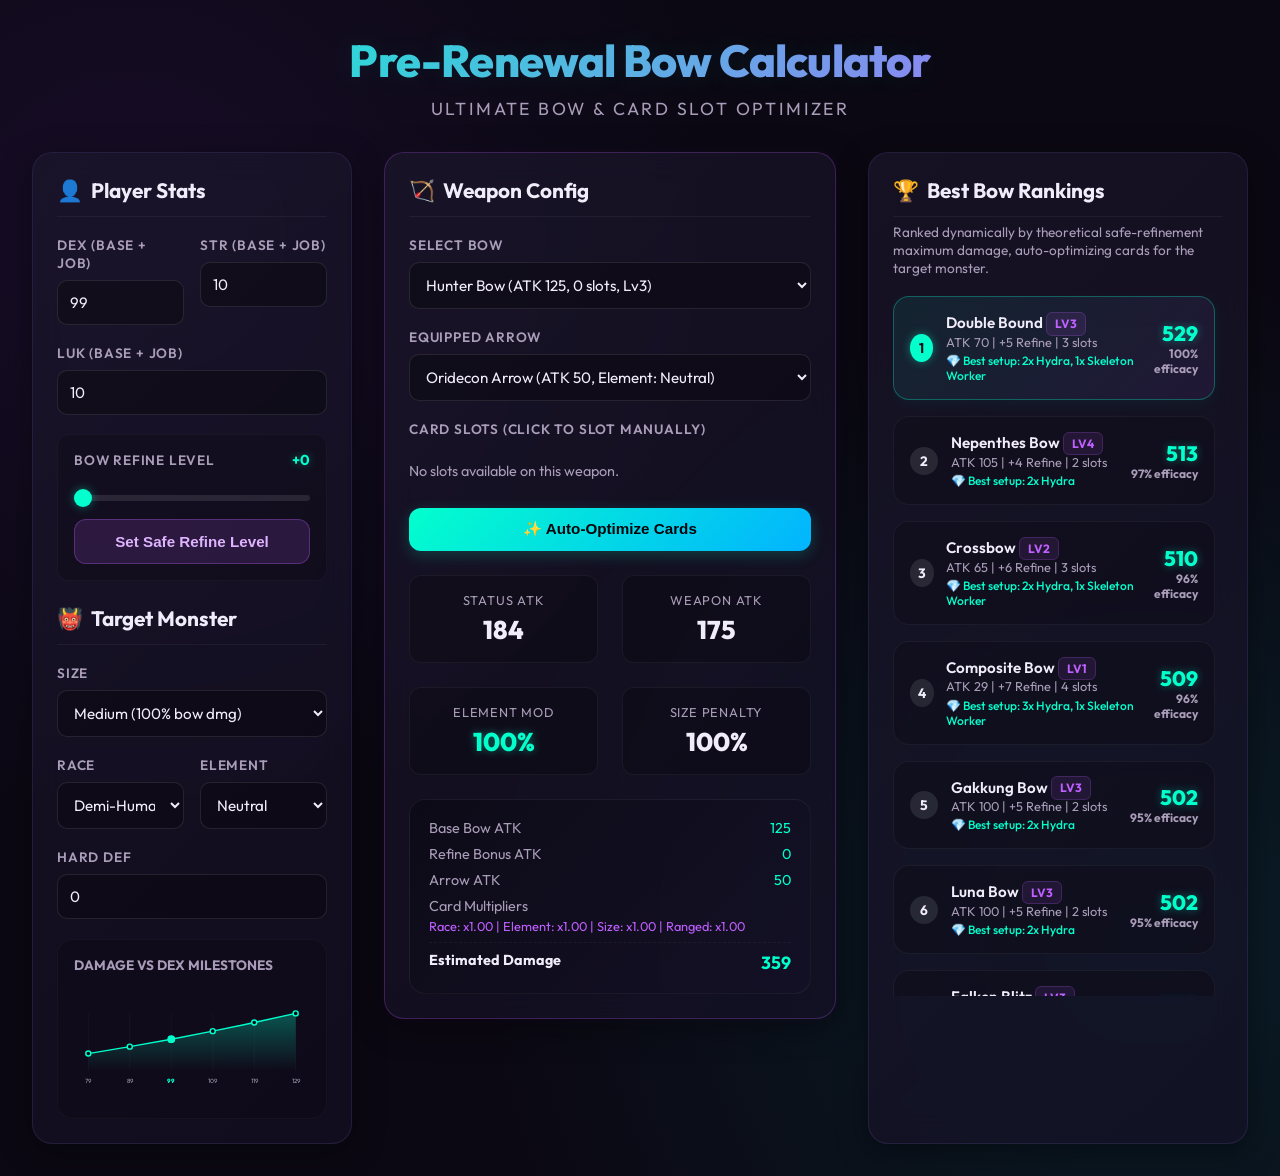
==== tools/bow_calculator/index.html @ 3f24e40f "Add Bow Calculator app and server configuration updates Implemented a Pre-Renewal Bow Calculator app" ====
<!DOCTYPE html>
<html lang="en">
<head>
    <meta charset="UTF-8">
    <meta name="viewport" content="width=device-width, initial-scale=1.0">
    <title>Pre-Renewal Bow & Card Slot Optimizer | Ragnarok Online</title>
    <meta name="description" content="Ultimate Pre-Renewal Ragnarok Online bow damage calculator and slot optimizer. Analyzes all bows, elemental arrows, cards, and refine levels.">
    <link rel="stylesheet" href="styles.css">
</head>
<body>
    <header>
        <h1>Pre-Renewal Bow Calculator</h1>
        <div class="subtitle">Ultimate Bow &amp; Card Slot Optimizer</div>
    </header>

    <main class="dashboard-grid">
        <!-- Column 1: Player Stats & Target Monster -->
        <section class="glass-card left-panel">
            <h2><span>👤</span> Player Stats</h2>
            
            <div class="input-row">
                <div class="form-group">
                    <label for="dex-input">DEX (Base + Job)</label>
                    <input type="number" id="dex-input" min="1" max="150" value="99">
                </div>
                <div class="form-group">
                    <label for="str-input">STR (Base + Job)</label>
                    <input type="number" id="str-input" min="1" max="99" value="10">
                </div>
            </div>

            <div class="form-group">
                <label for="luk-input">LUK (Base + Job)</label>
                <input type="number" id="luk-input" min="1" max="99" value="10">
            </div>

            <div class="form-group slider-container">
                <div class="slider-header">
                    <label for="refine-input">Bow Refine Level</label>
                    <span id="refine-val" class="slider-value">+0</span>
                </div>
                <input type="range" id="refine-input" min="0" max="10" value="0">
                <button id="btn-safe-refine" class="btn btn-secondary">Set Safe Refine Level</button>
            </div>

            <h2 style="margin-top: 1.5rem;"><span>👹</span> Target Monster</h2>
            
            <div class="form-group">
                <label for="target-size">Size</label>
                <select id="target-size">
                    <option value="Small">Small (100% bow dmg)</option>
                    <option value="Medium" selected>Medium (100% bow dmg)</option>
                    <option value="Large">Large (75% bow dmg)</option>
                </select>
            </div>

            <div class="input-row">
                <div class="form-group">
                    <label for="target-race">Race</label>
                    <select id="target-race">
                        <option value="Formless">Formless</option>
                        <option value="Undead">Undead</option>
                        <option value="Brute">Brute</option>
                        <option value="Plant">Plant</option>
                        <option value="Insect">Insect</option>
                        <option value="Fish">Fish</option>
                        <option value="Demon">Demon</option>
                        <option value="Demi-Human" selected>Demi-Human</option>
                        <option value="Angel">Angel</option>
                        <option value="Dragon">Dragon</option>
                    </select>
                </div>
                <div class="form-group">
                    <label for="target-element">Element</label>
                    <select id="target-element">
                        <option value="Neutral" selected>Neutral</option>
                        <option value="Water">Water</option>
                        <option value="Earth">Earth</option>
                        <option value="Fire">Fire</option>
                        <option value="Wind">Wind</option>
                        <option value="Poison">Poison</option>
                        <option value="Holy">Holy</option>
                        <option value="Shadow">Shadow</option>
                        <option value="Ghost">Ghost</option>
                        <option value="Undead">Undead</option>
                    </select>
                </div>
            </div>

            <div class="form-group">
                <label for="target-def">Hard DEF</label>
                <input type="number" id="target-def" min="0" max="100" value="0">
            </div>

            <!-- SVG Graph comparison -->
            <div id="chart-container" class="chart-container"></div>
        </section>

        <!-- Column 2: Weapon Selection & Damage Details -->
        <section class="center-panel">
            <div class="glass-card primary-calculator-card">
                <h2><span>🏹</span> Weapon Config</h2>
                
                <div class="form-group">
                    <label for="bow-select">Select Bow</label>
                    <select id="bow-select"></select>
                </div>

                <div class="form-group">
                    <label for="arrow-select">Equipped Arrow</label>
                    <select id="arrow-select"></select>
                </div>

                <div class="form-group">
                    <label>Card Slots (Click to slot manually)</label>
                    <div id="slots-container" class="slots-container"></div>
                </div>

                <button id="btn-optimize-cards" class="btn">✨ Auto-Optimize Cards</button>

                <div class="bow-details-grid">
                    <div class="stat-item">
                        <div class="label">Status ATK</div>
                        <div id="stat-status-atk" class="value">0</div>
                    </div>
                    <div class="stat-item">
                        <div class="label">Weapon ATK</div>
                        <div id="stat-weapon-atk" class="value">0</div>
                    </div>
                    <div class="stat-item">
                        <div class="label">Element Mod</div>
                        <div id="stat-ele-mod" class="value accent">100%</div>
                    </div>
                    <div class="stat-item">
                        <div class="label">Size Penalty</div>
                        <div id="stat-size-penalty" class="value">100%</div>
                    </div>
                </div>

                <div class="damage-details">
                    <div class="damage-line">
                        <span>Base Bow ATK</span>
                        <span id="detail-base-atk" class="high">0</span>
                    </div>
                    <div class="damage-line">
                        <span>Refine Bonus ATK</span>
                        <span id="detail-refine-atk" class="high">0</span>
                    </div>
                    <div class="damage-line">
                        <span>Arrow ATK</span>
                        <span id="detail-arrow-atk" class="high">0</span>
                    </div>
                    <div class="damage-line" style="flex-direction: column; gap: 0.2rem; align-items: flex-start;">
                        <span>Card Multipliers</span>
                        <span id="detail-card-multipliers" style="font-size: 0.8rem; color: var(--accent-secondary);">Race: x1.00 | Element: x1.00 | Size: x1.00 | Ranged: x1.00</span>
                    </div>
                    <div id="combo-notice" style="display: none; font-size: 0.8rem; font-weight: 700; margin-bottom: 0.5rem; text-align: center; background: rgba(0, 255, 204, 0.08); padding: 0.4rem; border-radius: 8px; border: 1px solid rgba(0, 255, 204, 0.2);">
                        🔥 ACTIVE BOW + ARROW COMBO
                    </div>
                    <div class="damage-line">
                        <span>Estimated Damage</span>
                        <span id="detail-final-damage" class="high bold accent">0</span>
                    </div>
                </div>
            </div>
        </section>

        <!-- Column 3: Best Bow Rankings -->
        <section class="glass-card">
            <h2><span>🏆</span> Best Bow Rankings</h2>
            <p style="color: var(--text-secondary); font-size: 0.85rem; margin-bottom: 1.2rem; margin-top: -0.8rem;">
                Ranked dynamically by theoretical safe-refinement maximum damage, auto-optimizing cards for the target monster.
            </p>
            <div id="ranked-bows-container" class="best-bows-list"></div>
        </section>
    </main>

    <!-- Card Selection Modal -->
    <div id="card-modal" class="modal">
        <div class="modal-content">
            <div class="modal-header">
                <h3>Select Weapon Card</h3>
                <button id="modal-close" class="modal-close">&times;</button>
            </div>
            <div id="card-options-list"></div>
        </div>
    </div>

    <!-- Scripts -->
    <script src="db_data.js"></script>
    <script src="app.js"></script>
</body>
</html>
---- tools/bow_calculator/styles.css ----
@import url('https://fonts.googleapis.com/css2?family=Outfit:wght@300;400;500;600;700;800&display=swap');

:root {
    --bg-color: #0b0813;
    --card-bg: rgba(22, 17, 39, 0.65);
    --card-border: rgba(147, 112, 219, 0.15);
    --card-glow: rgba(147, 112, 219, 0.05);
    --text-primary: #f1ecfa;
    --text-secondary: #a99cb8;
    --accent-color: #00ffcc; /* neon mint */
    --accent-glow: rgba(0, 255, 204, 0.4);
    --accent-secondary: #bf5eff; /* electric purple */
    --accent-secondary-glow: rgba(191, 94, 255, 0.4);
    --danger-color: #ff3366;
    --success-color: #00ff66;
    --font-sans: 'Outfit', -apple-system, BlinkMacSystemFont, "Segoe UI", Roboto, Helvetica, Arial, sans-serif;
}

* {
    box-sizing: border-box;
    margin: 0;
    padding: 0;
}

body {
    background-color: var(--bg-color);
    background-image: 
        radial-gradient(circle at 10% 20%, rgba(90, 40, 150, 0.15) 0%, transparent 40%),
        radial-gradient(circle at 90% 80%, rgba(0, 180, 180, 0.12) 0%, transparent 45%);
    color: var(--text-primary);
    font-family: var(--font-sans);
    min-height: 100vh;
    padding: 2rem;
    overflow-x: hidden;
}

/* Scrollbar styling */
::-webkit-scrollbar {
    width: 8px;
}
::-webkit-scrollbar-track {
    background: rgba(11, 8, 19, 0.5);
}
::-webkit-scrollbar-thumb {
    background: rgba(147, 112, 219, 0.3);
    border-radius: 4px;
}
::-webkit-scrollbar-thumb:hover {
    background: rgba(147, 112, 219, 0.5);
}

header {
    margin-bottom: 2rem;
    text-align: center;
    position: relative;
}

h1 {
    font-size: 2.8rem;
    font-weight: 800;
    letter-spacing: -0.05rem;
    background: linear-gradient(135deg, var(--accent-color) 0%, var(--accent-secondary) 100%);
    -webkit-background-clip: text;
    -webkit-text-fill-color: transparent;
    text-shadow: 0 0 30px rgba(0, 255, 204, 0.1);
    margin-bottom: 0.5rem;
}

.subtitle {
    color: var(--text-secondary);
    font-size: 1.1rem;
    font-weight: 400;
    text-transform: uppercase;
    letter-spacing: 0.15rem;
}

/* Dashboard Grid */
.dashboard-grid {
    display: grid;
    grid-template-columns: 320px 1fr 380px;
    gap: 2rem;
    max-width: 1600px;
    margin: 0 auto;
}

@media (max-width: 1200px) {
    .dashboard-grid {
        grid-template-columns: 1fr;
    }
}

/* Premium Card Layouts */
.glass-card {
    background: var(--card-bg);
    border: 1px solid var(--card-border);
    border-radius: 20px;
    padding: 1.5rem;
    backdrop-filter: blur(16px);
    -webkit-backdrop-filter: blur(16px);
    box-shadow: 0 8px 32px 0 rgba(0, 0, 0, 0.4), inset 0 0 1px rgba(255, 255, 255, 0.05);
    transition: all 0.3s cubic-bezier(0.25, 0.8, 0.25, 1);
    position: relative;
    overflow: hidden;
}

.glass-card::before {
    content: '';
    position: absolute;
    top: 0;
    left: 0;
    width: 100%;
    height: 100%;
    background: linear-gradient(135deg, rgba(255,255,255,0.02) 0%, transparent 100%);
    pointer-events: none;
}

.glass-card:hover {
    border-color: rgba(147, 112, 219, 0.25);
    box-shadow: 0 12px 40px 0 rgba(0, 0, 0, 0.5), 0 0 20px var(--card-glow);
}

.glass-card h2 {
    font-size: 1.3rem;
    font-weight: 700;
    color: var(--text-primary);
    margin-bottom: 1.2rem;
    display: flex;
    align-items: center;
    gap: 0.5rem;
    border-bottom: 1px solid rgba(255, 255, 255, 0.05);
    padding-bottom: 0.8rem;
}

/* Form Styles & Inputs */
.form-group {
    margin-bottom: 1.2rem;
}

.form-group label {
    display: block;
    color: var(--text-secondary);
    font-size: 0.85rem;
    font-weight: 600;
    margin-bottom: 0.5rem;
    text-transform: uppercase;
    letter-spacing: 0.05rem;
}

.input-row {
    display: grid;
    grid-template-columns: 1fr 1fr;
    gap: 1rem;
}

select, input[type="number"], input[type="text"] {
    width: 100%;
    background: rgba(11, 8, 19, 0.7);
    border: 1px solid rgba(255, 255, 255, 0.1);
    border-radius: 10px;
    padding: 0.75rem;
    color: var(--text-primary);
    font-family: var(--font-sans);
    font-size: 0.95rem;
    transition: all 0.2s ease;
    outline: none;
}

select:focus, input[type="number"]:focus, input[type="text"]:focus {
    border-color: var(--accent-color);
    box-shadow: 0 0 10px rgba(0, 255, 204, 0.15);
    background: rgba(11, 8, 19, 0.9);
}

/* Premium Slider Control */
.slider-container {
    background: rgba(11, 8, 19, 0.4);
    padding: 1rem;
    border-radius: 12px;
    border: 1px solid rgba(255, 255, 255, 0.03);
}

.slider-header {
    display: flex;
    justify-content: space-between;
    margin-bottom: 0.5rem;
    font-size: 0.9rem;
}

.slider-value {
    color: var(--accent-color);
    font-weight: 700;
    text-shadow: 0 0 8px var(--accent-glow);
}

input[type="range"] {
    -webkit-appearance: none;
    width: 100%;
    height: 6px;
    background: rgba(255, 255, 255, 0.1);
    border-radius: 3px;
    outline: none;
    margin: 10px 0;
}

input[type="range"]::-webkit-slider-thumb {
    -webkit-appearance: none;
    width: 18px;
    height: 18px;
    background: var(--accent-color);
    border-radius: 50%;
    cursor: pointer;
    box-shadow: 0 0 10px var(--accent-glow);
    transition: all 0.1s ease;
}

input[type="range"]::-webkit-slider-thumb:hover {
    transform: scale(1.2);
}

/* Button & Action Styles */
.btn {
    display: inline-flex;
    align-items: center;
    justify-content: center;
    background: linear-gradient(135deg, var(--accent-color) 0%, #00b3ff 100%);
    color: #050308;
    border: none;
    border-radius: 12px;
    padding: 0.8rem 1.5rem;
    font-weight: 700;
    font-size: 0.95rem;
    cursor: pointer;
    transition: all 0.3s cubic-bezier(0.25, 0.8, 0.25, 1);
    width: 100%;
    margin-top: 0.5rem;
    box-shadow: 0 4px 15px rgba(0, 255, 204, 0.2);
}

.btn:hover {
    transform: translateY(-2px);
    box-shadow: 0 6px 20px rgba(0, 255, 204, 0.4), 0 0 10px var(--accent-glow);
    filter: brightness(1.1);
}

.btn:active {
    transform: translateY(1px);
}

.btn-secondary {
    background: rgba(191, 94, 255, 0.15);
    color: #dfb3ff;
    border: 1px solid rgba(191, 94, 255, 0.3);
    box-shadow: none;
}

.btn-secondary:hover {
    background: rgba(191, 94, 255, 0.25);
    border-color: var(--accent-secondary);
    color: #fff;
    box-shadow: 0 4px 15px rgba(191, 94, 255, 0.2);
}

/* Badge and Meta styles */
.badge {
    background: rgba(0, 255, 204, 0.1);
    color: var(--accent-color);
    border: 1px solid rgba(0, 255, 204, 0.2);
    padding: 0.2rem 0.5rem;
    border-radius: 6px;
    font-size: 0.75rem;
    font-weight: 700;
    text-transform: uppercase;
}

.badge-level {
    background: rgba(191, 94, 255, 0.1);
    color: #bf5eff;
    border: 1px solid rgba(191, 94, 255, 0.2);
}

/* Main Display Dashboard (Center Panel) */
.center-panel {
    display: flex;
    flex-direction: column;
    gap: 2rem;
}

.primary-calculator-card {
    border: 1px solid rgba(191, 94, 255, 0.25);
    box-shadow: 0 8px 32px 0 rgba(0, 0, 0, 0.4), 0 0 15px rgba(191, 94, 255, 0.05);
}

.bow-details-grid {
    display: grid;
    grid-template-columns: 1fr 1fr;
    gap: 1.5rem;
    margin-top: 1.5rem;
}

.stat-item {
    background: rgba(11, 8, 19, 0.5);
    border: 1px solid rgba(255, 255, 255, 0.05);
    border-radius: 12px;
    padding: 1rem;
    text-align: center;
}

.stat-item .label {
    color: var(--text-secondary);
    font-size: 0.8rem;
    text-transform: uppercase;
    letter-spacing: 0.05rem;
    margin-bottom: 0.3rem;
}

.stat-item .value {
    font-size: 1.6rem;
    font-weight: 800;
    color: var(--text-primary);
}

.stat-item .value.accent {
    color: var(--accent-color);
    text-shadow: 0 0 8px var(--accent-glow);
}

/* Card Slot Visualizer */
.slots-container {
    margin-top: 1.5rem;
}

.slots-grid {
    display: flex;
    gap: 0.8rem;
    margin-top: 0.5rem;
}

.slot-circle {
    width: 48px;
    height: 48px;
    border-radius: 12px;
    border: 2px dashed rgba(255, 255, 255, 0.15);
    background: rgba(11, 8, 19, 0.4);
    display: flex;
    align-items: center;
    justify-content: center;
    cursor: pointer;
    font-size: 0.75rem;
    font-weight: 700;
    color: var(--text-secondary);
    transition: all 0.2s ease;
    flex-grow: 1;
}

.slot-circle.filled {
    border-style: solid;
    border-color: var(--accent-secondary);
    color: #fff;
    background: rgba(191, 94, 255, 0.1);
    box-shadow: 0 0 10px rgba(191, 94, 255, 0.15);
}

.slot-circle:hover {
    border-color: var(--accent-color);
    color: var(--accent-color);
    background: rgba(0, 255, 204, 0.05);
}

/* Monster Target Panel */
.monster-grid {
    display: grid;
    grid-template-columns: 1fr 1fr 1fr;
    gap: 1rem;
}

@media (max-width: 600px) {
    .monster-grid {
        grid-template-columns: 1fr;
    }
}

/* Best Bows List (Right Panel) */
.best-bows-list {
    display: flex;
    flex-direction: column;
    gap: 1rem;
    max-height: 700px;
    overflow-y: auto;
    padding-right: 0.5rem;
}

.best-bow-item {
    background: rgba(11, 8, 19, 0.4);
    border: 1px solid rgba(255, 255, 255, 0.05);
    border-radius: 16px;
    padding: 1rem;
    display: flex;
    justify-content: space-between;
    align-items: center;
    transition: all 0.2s ease;
}

.best-bow-item.first-place {
    background: linear-gradient(135deg, rgba(0, 255, 204, 0.08) 0%, rgba(191, 94, 255, 0.08) 100%);
    border-color: rgba(0, 255, 204, 0.3);
    box-shadow: 0 4px 15px rgba(0, 255, 204, 0.05);
}

.best-bow-item.first-place .rank-number {
    background: var(--accent-color);
    color: #0b0813;
    box-shadow: 0 0 10px var(--accent-glow);
}

.best-bow-item:hover {
    transform: translateX(4px);
    background: rgba(11, 8, 19, 0.6);
    border-color: rgba(255, 255, 255, 0.1);
}

.bow-item-left {
    display: flex;
    align-items: center;
    gap: 0.8rem;
}

.rank-number {
    width: 28px;
    height: 28px;
    border-radius: 50%;
    background: rgba(255, 255, 255, 0.1);
    color: var(--text-primary);
    font-weight: 700;
    display: flex;
    align-items: center;
    justify-content: center;
    font-size: 0.85rem;
}

.bow-item-info h3 {
    font-size: 0.95rem;
    font-weight: 600;
    color: var(--text-primary);
}

.bow-item-info .item-meta {
    font-size: 0.8rem;
    color: var(--text-secondary);
    margin-top: 0.1rem;
}

.bow-item-info .item-cards {
    font-size: 0.75rem;
    color: var(--accent-color);
    margin-top: 0.2rem;
    font-weight: 500;
}

.bow-item-right {
    text-align: right;
}

.bow-item-right .damage-val {
    font-size: 1.3rem;
    font-weight: 800;
    color: var(--accent-color);
    text-shadow: 0 0 8px var(--accent-glow);
}

.bow-item-right .comparison-percentage {
    font-size: 0.75rem;
    font-weight: 700;
    color: var(--text-secondary);
}

/* Modal Popup Styles */
.modal {
    position: fixed;
    top: 0;
    left: 0;
    width: 100%;
    height: 100%;
    background: rgba(5, 3, 8, 0.8);
    backdrop-filter: blur(8px);
    display: flex;
    align-items: center;
    justify-content: center;
    z-index: 100;
    opacity: 0;
    pointer-events: none;
    transition: all 0.3s ease;
}

.modal.active {
    opacity: 1;
    pointer-events: auto;
}

.modal-content {
    background: var(--bg-color);
    border: 1px solid var(--accent-secondary);
    border-radius: 24px;
    padding: 2rem;
    width: 90%;
    max-width: 500px;
    box-shadow: 0 20px 50px rgba(0, 0, 0, 0.6), 0 0 30px rgba(191, 94, 255, 0.1);
    transform: scale(0.9);
    transition: all 0.3s cubic-bezier(0.25, 0.8, 0.25, 1);
    max-height: 80vh;
    overflow-y: auto;
}

.modal.active .modal-content {
    transform: scale(1);
}

.modal-header {
    display: flex;
    justify-content: space-between;
    align-items: center;
    margin-bottom: 1.5rem;
    border-bottom: 1px solid rgba(255, 255, 255, 0.05);
    padding-bottom: 0.8rem;
}

.modal-close {
    font-size: 1.5rem;
    background: none;
    border: none;
    color: var(--text-secondary);
    cursor: pointer;
    transition: color 0.2s ease;
}

.modal-close:hover {
    color: var(--danger-color);
}

.card-option {
    display: flex;
    justify-content: space-between;
    align-items: center;
    background: rgba(255, 255, 255, 0.03);
    border: 1px solid rgba(255, 255, 255, 0.05);
    padding: 0.8rem 1rem;
    border-radius: 12px;
    margin-bottom: 0.8rem;
    cursor: pointer;
    transition: all 0.2s ease;
}

.card-option:hover {
    background: rgba(191, 94, 255, 0.08);
    border-color: var(--accent-secondary);
}

.card-option h4 {
    font-size: 0.95rem;
    font-weight: 600;
}

.card-option p {
    font-size: 0.75rem;
    color: var(--text-secondary);
}

.card-option .card-value {
    color: var(--accent-color);
    font-weight: 700;
    font-size: 0.85rem;
}

/* Graph container styling */
.chart-container {
    background: rgba(11, 8, 19, 0.4);
    border: 1px solid rgba(255, 255, 255, 0.03);
    border-radius: 16px;
    padding: 1rem;
    margin-top: 1rem;
    position: relative;
    height: 180px;
}

/* Dynamic styling for damage metrics */
.damage-details {
    margin-top: 1.5rem;
    background: linear-gradient(135deg, rgba(11, 8, 19, 0.8) 0%, rgba(22, 17, 39, 0.8) 100%);
    border: 1px solid rgba(255, 255, 255, 0.05);
    border-radius: 16px;
    padding: 1.2rem;
}

.damage-line {
    display: flex;
    justify-content: space-between;
    font-size: 0.9rem;
    color: var(--text-secondary);
    margin-bottom: 0.5rem;
}

.damage-line:last-child {
    margin-bottom: 0;
    padding-top: 0.5rem;
    border-top: 1px dashed rgba(255, 255, 255, 0.05);
    font-weight: 700;
    color: var(--text-primary);
}

.damage-line span.high {
    color: var(--accent-color);
}

.damage-line span.bold {
    font-size: 1.1rem;
}
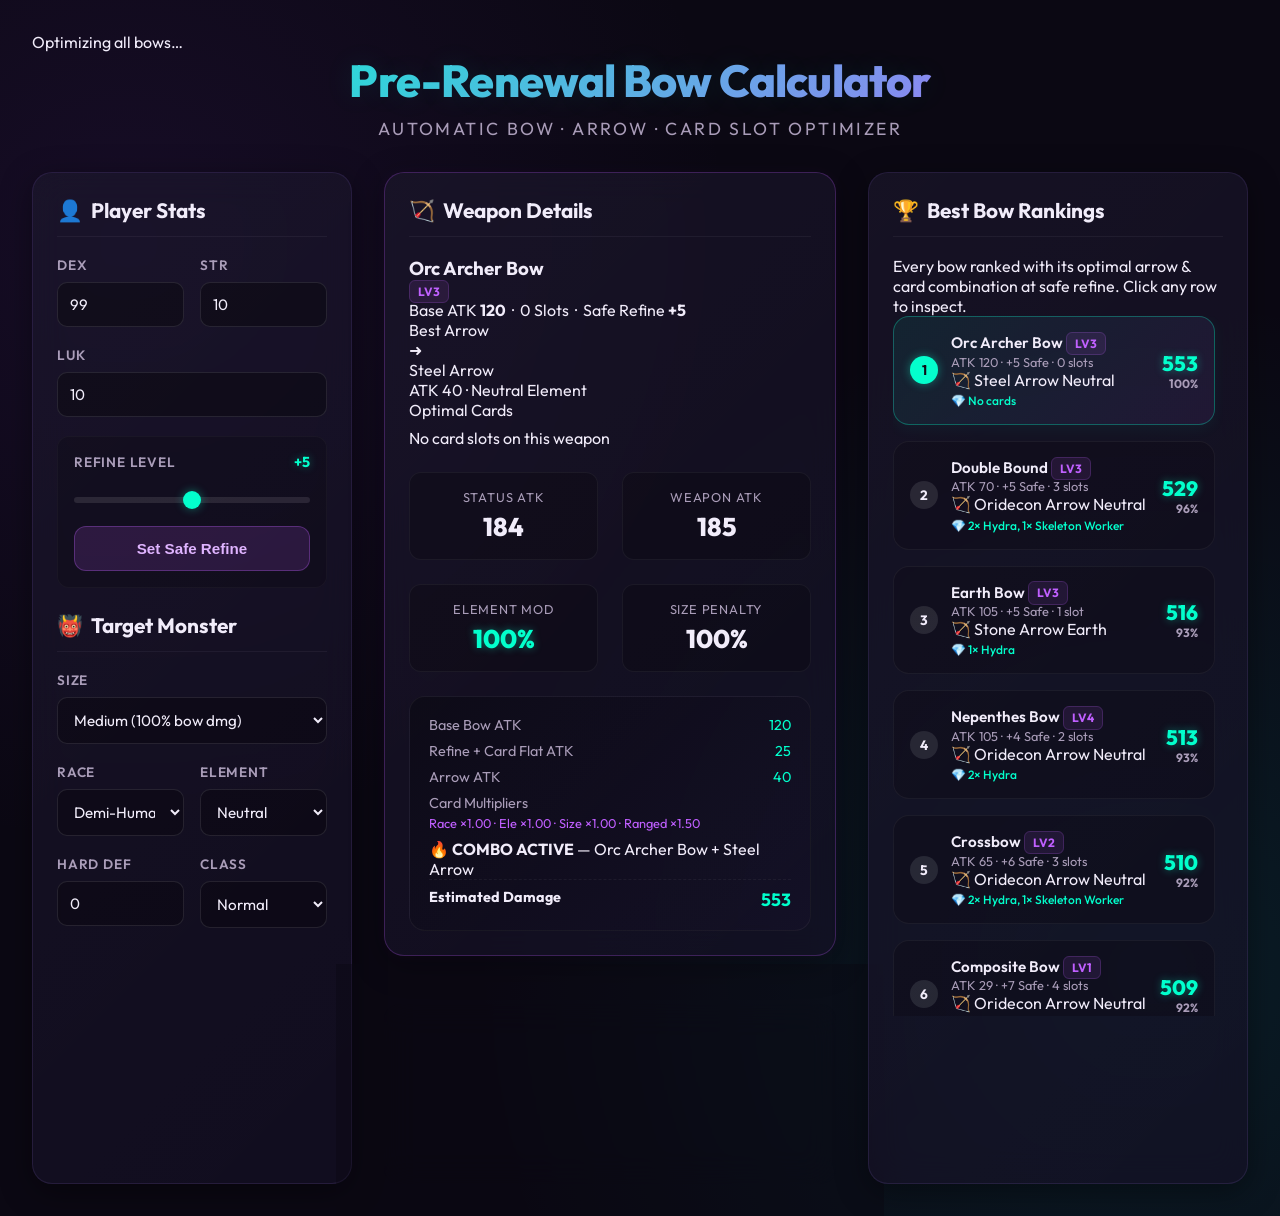
==== commit 046d385a: "Updates" ====
--- a/tools/bow_calculator/index.html
+++ b/tools/bow_calculator/index.html
@@ -4,47 +4,61 @@
     <meta charset="UTF-8">
     <meta name="viewport" content="width=device-width, initial-scale=1.0">
     <title>Pre-Renewal Bow & Card Slot Optimizer | Ragnarok Online</title>
-    <meta name="description" content="Ultimate Pre-Renewal Ragnarok Online bow damage calculator and slot optimizer. Analyzes all bows, elemental arrows, cards, and refine levels.">
+    <meta name="description" content="Ultimate Pre-Renewal Ragnarok Online bow damage calculator and slot optimizer. Automatically finds the best bow, arrow, and card combination for any target monster.">
     <link rel="stylesheet" href="styles.css">
 </head>
 <body>
+
+    <!-- Loading Overlay -->
+    <div id="loading-overlay" class="loading-overlay">
+        <div class="loading-spinner"></div>
+        <div class="loading-text">Optimizing all bows…</div>
+    </div>
+
     <header>
         <h1>Pre-Renewal Bow Calculator</h1>
-        <div class="subtitle">Ultimate Bow &amp; Card Slot Optimizer</div>
+        <div class="subtitle">Automatic Bow · Arrow · Card Slot Optimizer</div>
     </header>
 
     <main class="dashboard-grid">
-        <!-- Column 1: Player Stats & Target Monster -->
+
+        <!-- ═══════════════════════════════════════════════════════════════ -->
+        <!-- Column 1 — Player Stats & Target Monster                      -->
+        <!-- ═══════════════════════════════════════════════════════════════ -->
         <section class="glass-card left-panel">
+
             <h2><span>👤</span> Player Stats</h2>
-            
+
             <div class="input-row">
                 <div class="form-group">
-                    <label for="dex-input">DEX (Base + Job)</label>
+                    <label for="dex-input">DEX</label>
                     <input type="number" id="dex-input" min="1" max="150" value="99">
                 </div>
                 <div class="form-group">
-                    <label for="str-input">STR (Base + Job)</label>
+                    <label for="str-input">STR</label>
                     <input type="number" id="str-input" min="1" max="99" value="10">
                 </div>
             </div>
 
             <div class="form-group">
-                <label for="luk-input">LUK (Base + Job)</label>
+                <label for="luk-input">LUK</label>
                 <input type="number" id="luk-input" min="1" max="99" value="10">
             </div>
 
             <div class="form-group slider-container">
                 <div class="slider-header">
-                    <label for="refine-input">Bow Refine Level</label>
+                    <label for="refine-input">Refine Level</label>
                     <span id="refine-val" class="slider-value">+0</span>
                 </div>
                 <input type="range" id="refine-input" min="0" max="10" value="0">
-                <button id="btn-safe-refine" class="btn btn-secondary">Set Safe Refine Level</button>
-            </div>
-
+                <button id="btn-safe-refine" class="btn btn-secondary" style="margin-top:0.8rem">
+                    Set Safe Refine
+                </button>
+            </div>
+
+            <!-- ── Target Monster ── -->
             <h2 style="margin-top: 1.5rem;"><span>👹</span> Target Monster</h2>
-            
+
             <div class="form-group">
                 <label for="target-size">Size</label>
                 <select id="target-size">
@@ -87,104 +101,133 @@
                 </div>
             </div>
 
-            <div class="form-group">
-                <label for="target-def">Hard DEF</label>
-                <input type="number" id="target-def" min="0" max="100" value="0">
-            </div>
-
-            <!-- SVG Graph comparison -->
-            <div id="chart-container" class="chart-container"></div>
+            <div class="input-row">
+                <div class="form-group">
+                    <label for="target-def">Hard DEF</label>
+                    <input type="number" id="target-def" min="0" max="100" value="0">
+                </div>
+                <div class="form-group">
+                    <label for="target-class">Class</label>
+                    <select id="target-class">
+                        <option value="Normal" selected>Normal</option>
+                        <option value="Boss">Boss</option>
+                    </select>
+                </div>
+            </div>
         </section>
 
-        <!-- Column 2: Weapon Selection & Damage Details -->
+        <!-- ═══════════════════════════════════════════════════════════════ -->
+        <!-- Column 2 — Weapon Details (read-only, driven by ranking)      -->
+        <!-- ═══════════════════════════════════════════════════════════════ -->
         <section class="center-panel">
+
             <div class="glass-card primary-calculator-card">
-                <h2><span>🏹</span> Weapon Config</h2>
-                
-                <div class="form-group">
-                    <label for="bow-select">Select Bow</label>
-                    <select id="bow-select"></select>
-                </div>
-
-                <div class="form-group">
-                    <label for="arrow-select">Equipped Arrow</label>
-                    <select id="arrow-select"></select>
-                </div>
-
-                <div class="form-group">
-                    <label>Card Slots (Click to slot manually)</label>
-                    <div id="slots-container" class="slots-container"></div>
-                </div>
-
-                <button id="btn-optimize-cards" class="btn">✨ Auto-Optimize Cards</button>
-
-                <div class="bow-details-grid">
-                    <div class="stat-item">
-                        <div class="label">Status ATK</div>
-                        <div id="stat-status-atk" class="value">0</div>
-                    </div>
-                    <div class="stat-item">
-                        <div class="label">Weapon ATK</div>
-                        <div id="stat-weapon-atk" class="value">0</div>
-                    </div>
-                    <div class="stat-item">
-                        <div class="label">Element Mod</div>
-                        <div id="stat-ele-mod" class="value accent">100%</div>
-                    </div>
-                    <div class="stat-item">
-                        <div class="label">Size Penalty</div>
-                        <div id="stat-size-penalty" class="value">100%</div>
-                    </div>
-                </div>
-
-                <div class="damage-details">
-                    <div class="damage-line">
-                        <span>Base Bow ATK</span>
-                        <span id="detail-base-atk" class="high">0</span>
-                    </div>
-                    <div class="damage-line">
-                        <span>Refine Bonus ATK</span>
-                        <span id="detail-refine-atk" class="high">0</span>
-                    </div>
-                    <div class="damage-line">
-                        <span>Arrow ATK</span>
-                        <span id="detail-arrow-atk" class="high">0</span>
-                    </div>
-                    <div class="damage-line" style="flex-direction: column; gap: 0.2rem; align-items: flex-start;">
-                        <span>Card Multipliers</span>
-                        <span id="detail-card-multipliers" style="font-size: 0.8rem; color: var(--accent-secondary);">Race: x1.00 | Element: x1.00 | Size: x1.00 | Ranged: x1.00</span>
-                    </div>
-                    <div id="combo-notice" style="display: none; font-size: 0.8rem; font-weight: 700; margin-bottom: 0.5rem; text-align: center; background: rgba(0, 255, 204, 0.08); padding: 0.4rem; border-radius: 8px; border: 1px solid rgba(0, 255, 204, 0.2);">
-                        🔥 ACTIVE BOW + ARROW COMBO
-                    </div>
-                    <div class="damage-line">
-                        <span>Estimated Damage</span>
-                        <span id="detail-final-damage" class="high bold accent">0</span>
-                    </div>
-                </div>
-            </div>
+                <h2><span>🏹</span> Weapon Details</h2>
+
+                <!-- Placeholder shown before first selection -->
+                <div id="weapon-details-empty" class="details-placeholder">
+                    <div class="placeholder-icon">⏳</div>
+                    <p>Running optimizer…</p>
+                </div>
+
+                <!-- Populated once a bow is selected from the ranking -->
+                <div id="weapon-details-content" style="display:none">
+
+                    <!-- Bow Header -->
+                    <div class="selected-weapon-header">
+                        <div class="selected-weapon-title">
+                            <h3 id="selected-bow-name"></h3>
+                            <span id="selected-bow-badge" class="badge badge-level"></span>
+                        </div>
+                        <div id="selected-bow-meta" class="item-meta"></div>
+                    </div>
+
+                    <!-- Best Arrow -->
+                    <div class="detail-section">
+                        <div class="detail-section-label">Best Arrow</div>
+                        <div class="detail-arrow-pill">
+                            <span class="arrow-icon">➜</span>
+                            <div>
+                                <div id="selected-arrow-name" class="arrow-name"></div>
+                                <div id="selected-arrow-detail" class="arrow-detail"></div>
+                            </div>
+                        </div>
+                    </div>
+
+                    <!-- Optimal Cards -->
+                    <div class="detail-section">
+                        <div class="detail-section-label">Optimal Cards</div>
+                        <div id="detail-cards-container" class="slots-grid"></div>
+                    </div>
+
+                    <!-- Stat Boxes Grid -->
+                    <div class="bow-details-grid">
+                        <div class="stat-item">
+                            <div class="label">Status ATK</div>
+                            <div id="stat-status-atk" class="value">0</div>
+                        </div>
+                        <div class="stat-item">
+                            <div class="label">Weapon ATK</div>
+                            <div id="stat-weapon-atk" class="value">0</div>
+                        </div>
+                        <div class="stat-item">
+                            <div class="label">Element Mod</div>
+                            <div id="stat-ele-mod" class="value accent">100%</div>
+                        </div>
+                        <div class="stat-item">
+                            <div class="label">Size Penalty</div>
+                            <div id="stat-size-penalty" class="value">100%</div>
+                        </div>
+                    </div>
+
+                    <!-- Damage Breakdown -->
+                    <div class="damage-details">
+                        <div class="damage-line">
+                            <span>Base Bow ATK</span>
+                            <span id="detail-base-atk" class="high">0</span>
+                        </div>
+                        <div class="damage-line">
+                            <span>Refine + Card Flat ATK</span>
+                            <span id="detail-refine-atk" class="high">0</span>
+                        </div>
+                        <div class="damage-line">
+                            <span>Arrow ATK</span>
+                            <span id="detail-arrow-atk" class="high">0</span>
+                        </div>
+                        <div class="damage-line" style="flex-direction:column;gap:0.2rem;align-items:flex-start;">
+                            <span>Card Multipliers</span>
+                            <span id="detail-card-multipliers" style="font-size:0.8rem;color:var(--accent-secondary);">
+                                Race ×1.00 · Ele ×1.00 · Size ×1.00 · Ranged ×1.00
+                            </span>
+                        </div>
+                        <div id="combo-notice" class="combo-notice" style="display:none;">
+                            🔥 COMBO ACTIVE
+                        </div>
+                        <div class="damage-line">
+                            <span>Estimated Damage</span>
+                            <span id="detail-final-damage" class="high bold accent">0</span>
+                        </div>
+                    </div>
+                </div>
+            </div>
+
+            <!-- DEX Milestone Chart -->
+            <div id="chart-container" class="glass-card chart-container"></div>
         </section>
 
-        <!-- Column 3: Best Bow Rankings -->
+        <!-- ═══════════════════════════════════════════════════════════════ -->
+        <!-- Column 3 — Best Bow Rankings                                  -->
+        <!-- ═══════════════════════════════════════════════════════════════ -->
         <section class="glass-card">
             <h2><span>🏆</span> Best Bow Rankings</h2>
-            <p style="color: var(--text-secondary); font-size: 0.85rem; margin-bottom: 1.2rem; margin-top: -0.8rem;">
-                Ranked dynamically by theoretical safe-refinement maximum damage, auto-optimizing cards for the target monster.
+            <p class="ranking-subtitle">
+                Every bow ranked with its optimal arrow &amp; card combination at safe refine.
+                Click any row to inspect.
             </p>
             <div id="ranked-bows-container" class="best-bows-list"></div>
         </section>
+
     </main>
-
-    <!-- Card Selection Modal -->
-    <div id="card-modal" class="modal">
-        <div class="modal-content">
-            <div class="modal-header">
-                <h3>Select Weapon Card</h3>
-                <button id="modal-close" class="modal-close">&times;</button>
-            </div>
-            <div id="card-options-list"></div>
-        </div>
-    </div>
 
     <!-- Scripts -->
     <script src="db_data.js"></script>
